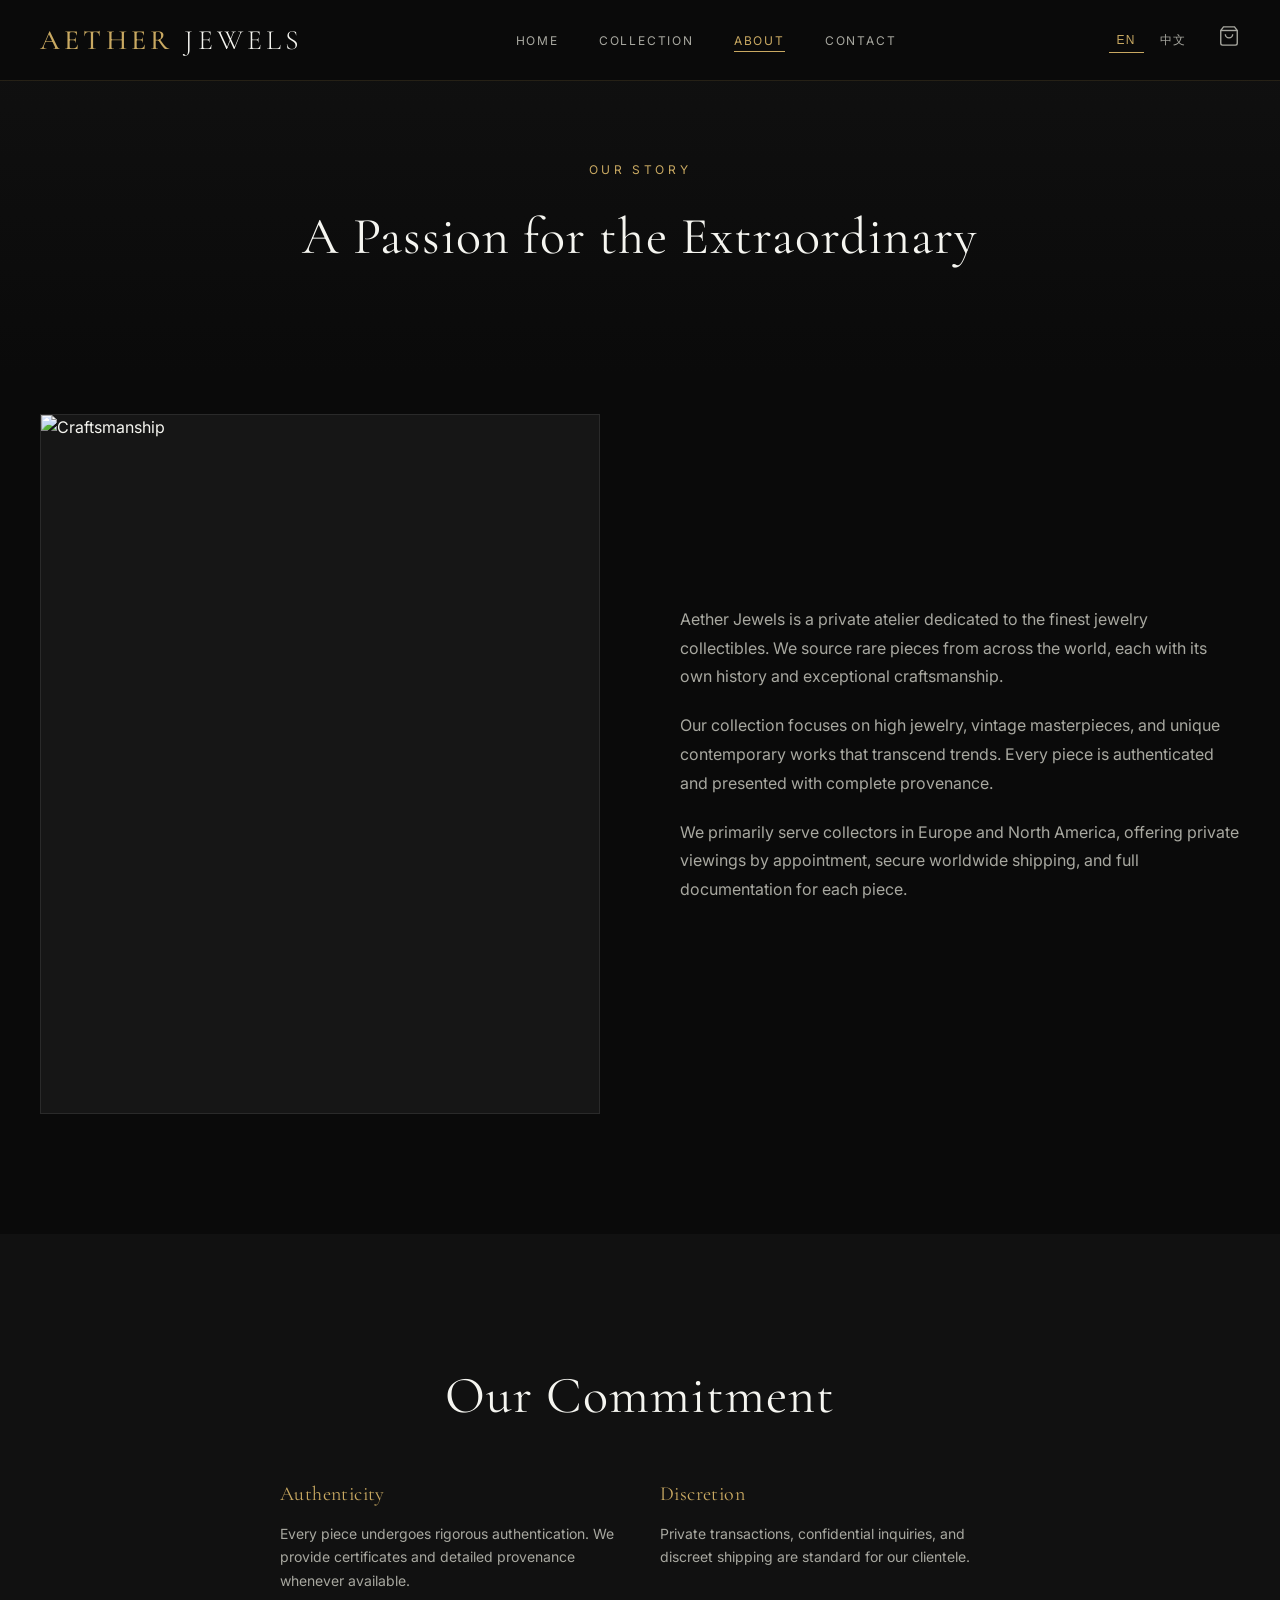
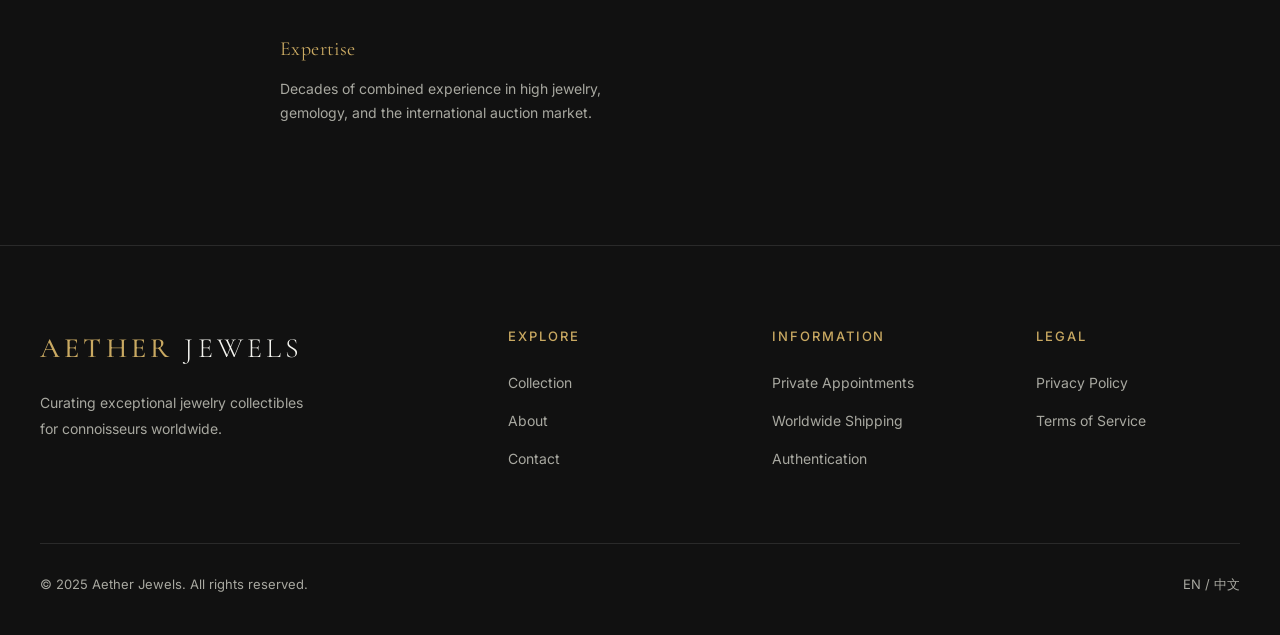
==== about.html @ 7e313894 "Add files via upload" ====
<!DOCTYPE html>
<html lang="en">
<head>
  <meta charset="UTF-8">
  <meta name="viewport" content="width=device-width, initial-scale=1.0">
  <title>About | Aether Jewels</title>
  <link rel="preconnect" href="https://fonts.googleapis.com">
  <link rel="preconnect" href="https://fonts.gstatic.com" crossorigin>
  <link href="https://fonts.googleapis.com/css2?family=Cormorant+Garamond:ital,wght@0,300;0,400;0,500;0,600;1,400&family=Inter:wght@300;400;500;600&display=swap" rel="stylesheet">
  <link rel="stylesheet" href="css/style.css">
</head>
<body>
  <header class="header">
    <div class="container">
      <nav class="nav">
        <a href="index.html" class="logo">AETHER <span>JEWELS</span></a>
        <ul class="nav-links">
          <li><a href="index.html" data-i18n="nav_home">Home</a></li>
          <li><a href="collection.html" data-i18n="nav_collection">Collection</a></li>
          <li><a href="about.html" class="active" data-i18n="nav_about">About</a></li>
          <li><a href="contact.html" data-i18n="nav_contact">Contact</a></li>
        </ul>
        <div class="nav-right">
          <div class="lang-switch">
            <button data-lang="en" class="active">EN</button>
            <button data-lang="zh">中文</button>
          </div>
          <div class="cart-icon">
            <svg width="22" height="22" viewBox="0 0 24 24" fill="none" stroke="currentColor" stroke-width="1.5">
              <path d="M6 2L3 6v14a2 2 0 002 2h14a2 2 0 002-2V6l-3-4z"/>
              <line x1="3" y1="6" x2="21" y2="6"/>
              <path d="M16 10a4 4 0 01-8 0"/>
            </svg>
            <span class="cart-count" style="display:none;">0</span>
          </div>
          <button class="menu-toggle">☰</button>
        </div>
      </nav>
    </div>
  </header>

  <section class="page-header">
    <div class="container">
      <p class="section-label" data-i18n="about_label">Our Story</p>
      <h1 class="section-title" data-i18n="about_title">A Passion for the Extraordinary</h1>
    </div>
  </section>

  <section class="section" style="padding-top:40px;">
    <div class="container">
      <div class="about-preview">
        <div class="about-image">
          <img src="https://images.unsplash.com/photo-1573408301185-9146fe634ad0?w=900&q=80" alt="Craftsmanship" loading="lazy">
        </div>
        <div class="about-content">
          <p data-i18n="about_p1">Aether Jewels is a private atelier dedicated to the finest jewelry collectibles. We source rare pieces from across the world, each with its own history and exceptional craftsmanship.</p>
          <p data-i18n="about_p2">Our collection focuses on high jewelry, vintage masterpieces, and unique contemporary works that transcend trends. Every piece is authenticated and presented with complete provenance.</p>
          <p style="color:var(--text-secondary);line-height:1.8;margin-top:20px;">
            We primarily serve collectors in Europe and North America, offering private viewings by appointment, secure worldwide shipping, and full documentation for each piece.
          </p>
        </div>
      </div>
    </div>
  </section>

  <section class="section" style="background:var(--bg-secondary);">
    <div class="container" style="max-width:800px;text-align:center;">
      <h2 class="section-title" style="margin-bottom:40px;">Our Commitment</h2>
      <div style="display:grid;grid-template-columns:repeat(auto-fit,minmax(220px,1fr));gap:40px;text-align:left;">
        <div>
          <h3 style="font-size:20px;color:var(--gold);margin-bottom:12px;">Authenticity</h3>
          <p style="color:var(--text-secondary);font-size:14px;line-height:1.7;">Every piece undergoes rigorous authentication. We provide certificates and detailed provenance whenever available.</p>
        </div>
        <div>
          <h3 style="font-size:20px;color:var(--gold);margin-bottom:12px;">Discretion</h3>
          <p style="color:var(--text-secondary);font-size:14px;line-height:1.7;">Private transactions, confidential inquiries, and discreet shipping are standard for our clientele.</p>
        </div>
        <div>
          <h3 style="font-size:20px;color:var(--gold);margin-bottom:12px;">Expertise</h3>
          <p style="color:var(--text-secondary);font-size:14px;line-height:1.7;">Decades of combined experience in high jewelry, gemology, and the international auction market.</p>
        </div>
      </div>
    </div>
  </section>

  <footer class="footer">
    <div class="container">
      <div class="footer-grid">
        <div class="footer-brand">
          <a href="index.html" class="logo">AETHER <span>JEWELS</span></a>
          <p data-i18n="footer_tagline">Curating exceptional jewelry collectibles for connoisseurs worldwide.</p>
        </div>
        <div class="footer-col">
          <h4 data-i18n="footer_explore">Explore</h4>
          <ul>
            <li><a href="collection.html" data-i18n="nav_collection">Collection</a></li>
            <li><a href="about.html" data-i18n="nav_about">About</a></li>
            <li><a href="contact.html" data-i18n="nav_contact">Contact</a></li>
          </ul>
        </div>
        <div class="footer-col">
          <h4 data-i18n="footer_info">Information</h4>
          <ul>
            <li><a href="contact.html">Private Appointments</a></li>
            <li><a href="contact.html">Worldwide Shipping</a></li>
            <li><a href="contact.html">Authentication</a></li>
          </ul>
        </div>
        <div class="footer-col">
          <h4 data-i18n="footer_legal">Legal</h4>
          <ul>
            <li><a href="#">Privacy Policy</a></li>
            <li><a href="#">Terms of Service</a></li>
          </ul>
        </div>
      </div>
      <div class="footer-bottom">
        <span data-i18n="footer_rights">© 2025 Aether Jewels. All rights reserved.</span>
        <span>EN / 中文</span>
      </div>
    </div>
  </footer>

  <div class="cart-overlay"></div>
  <div class="cart-sidebar">
    <div class="cart-header">
      <h3 data-i18n="cart_title">Inquiry List</h3>
      <button class="cart-close">×</button>
    </div>
    <div class="cart-items"></div>
    <div class="cart-footer">
      <div class="cart-total">
        <span data-i18n="cart_total">Items</span>
        <span>0</span>
      </div>
      <a href="contact.html" class="btn btn-filled" style="width:100%;text-align:center;" data-i18n="cart_checkout">Request Private Viewing</a>
    </div>
  </div>

  <script src="js/app.js"></script>
</body>
</html>
---- css/style.css ----
/* Aether Jewels - Luxury Jewelry Collectibles Website */
/* High-end, minimal, elegant design */

:root {
  --bg-primary: #0a0a0a;
  --bg-secondary: #111111;
  --bg-card: #161616;
  --text-primary: #f5f5f0;
  --text-secondary: #a8a8a0;
  --gold: #c9a962;
  --gold-light: #e8d5a3;
  --gold-dark: #a68b4b;
  --border: #2a2a2a;
  --white: #ffffff;
  --transition: all 0.4s cubic-bezier(0.25, 0.46, 0.45, 0.94);
}

* {
  margin: 0;
  padding: 0;
  box-sizing: border-box;
}

html {
  scroll-behavior: smooth;
}

body {
  font-family: 'Inter', -apple-system, BlinkMacSystemFont, sans-serif;
  background-color: var(--bg-primary);
  color: var(--text-primary);
  line-height: 1.6;
  overflow-x: hidden;
}

/* Typography */
h1, h2, h3, h4, .serif {
  font-family: 'Cormorant Garamond', 'Playfair Display', Georgia, serif;
  font-weight: 400;
  letter-spacing: 0.02em;
}

a {
  color: inherit;
  text-decoration: none;
  transition: var(--transition);
}

img {
  max-width: 100%;
  height: auto;
  display: block;
}

/* Utility */
.container {
  max-width: 1400px;
  margin: 0 auto;
  padding: 0 40px;
}

.btn {
  display: inline-block;
  padding: 14px 36px;
  font-size: 12px;
  letter-spacing: 0.2em;
  text-transform: uppercase;
  border: 1px solid var(--gold);
  background: transparent;
  color: var(--gold);
  cursor: pointer;
  transition: var(--transition);
  font-weight: 500;
}

.btn:hover {
  background: var(--gold);
  color: var(--bg-primary);
}

.btn-filled {
  background: var(--gold);
  color: var(--bg-primary);
}

.btn-filled:hover {
  background: var(--gold-light);
  border-color: var(--gold-light);
}

/* Header / Navigation */
.header {
  position: fixed;
  top: 0;
  left: 0;
  right: 0;
  z-index: 1000;
  background: rgba(10, 10, 10, 0.85);
  backdrop-filter: blur(20px);
  border-bottom: 1px solid rgba(201, 169, 98, 0.15);
  transition: var(--transition);
}

.header.scrolled {
  background: rgba(10, 10, 10, 0.95);
}

.nav {
  display: flex;
  align-items: center;
  justify-content: space-between;
  height: 80px;
}

.logo {
  font-family: 'Cormorant Garamond', serif;
  font-size: 28px;
  font-weight: 500;
  letter-spacing: 0.15em;
  color: var(--gold);
}

.logo span {
  font-weight: 300;
  color: var(--text-primary);
}

.nav-links {
  display: flex;
  gap: 40px;
  list-style: none;
}

.nav-links a {
  font-size: 12px;
  letter-spacing: 0.15em;
  text-transform: uppercase;
  color: var(--text-secondary);
  position: relative;
}

.nav-links a::after {
  content: '';
  position: absolute;
  bottom: -4px;
  left: 0;
  width: 0;
  height: 1px;
  background: var(--gold);
  transition: width 0.3s ease;
}

.nav-links a:hover,
.nav-links a.active {
  color: var(--gold);
}

.nav-links a:hover::after,
.nav-links a.active::after {
  width: 100%;
}

.nav-right {
  display: flex;
  align-items: center;
  gap: 24px;
}

.lang-switch {
  display: flex;
  gap: 8px;
  font-size: 12px;
  letter-spacing: 0.1em;
}

.lang-switch button {
  background: none;
  border: none;
  color: var(--text-secondary);
  cursor: pointer;
  font-size: 12px;
  letter-spacing: 0.1em;
  padding: 4px 8px;
  transition: var(--transition);
}

.lang-switch button.active {
  color: var(--gold);
  border-bottom: 1px solid var(--gold);
}

.lang-switch button:hover {
  color: var(--gold);
}

.cart-icon {
  position: relative;
  cursor: pointer;
  color: var(--text-secondary);
}

.cart-icon:hover {
  color: var(--gold);
}

.cart-count {
  position: absolute;
  top: -8px;
  right: -10px;
  background: var(--gold);
  color: var(--bg-primary);
  font-size: 10px;
  width: 16px;
  height: 16px;
  border-radius: 50%;
  display: flex;
  align-items: center;
  justify-content: center;
  font-weight: 600;
}

/* Mobile Menu */
.menu-toggle {
  display: none;
  background: none;
  border: none;
  color: var(--text-primary);
  cursor: pointer;
  font-size: 24px;
}

/* Hero Section */
.hero {
  height: 100vh;
  min-height: 700px;
  display: flex;
  align-items: center;
  justify-content: center;
  position: relative;
  background: linear-gradient(135deg, #0a0a0a 0%, #1a1510 50%, #0a0a0a 100%);
  overflow: hidden;
}

.hero::before {
  content: '';
  position: absolute;
  top: 0;
  left: 0;
  right: 0;
  bottom: 0;
  background: radial-gradient(ellipse at 30% 50%, rgba(201, 169, 98, 0.08) 0%, transparent 60%);
  pointer-events: none;
}

.hero-content {
  text-align: center;
  z-index: 2;
  max-width: 800px;
  padding: 0 20px;
}

.hero-subtitle {
  font-size: 13px;
  letter-spacing: 0.4em;
  text-transform: uppercase;
  color: var(--gold);
  margin-bottom: 24px;
}

.hero-title {
  font-size: clamp(48px, 8vw, 80px);
  line-height: 1.1;
  margin-bottom: 24px;
  color: var(--text-primary);
}

.hero-desc {
  font-size: 16px;
  color: var(--text-secondary);
  max-width: 500px;
  margin: 0 auto 40px;
  line-height: 1.8;
}

/* Featured Section */
.section {
  padding: 120px 0;
}

.section-header {
  text-align: center;
  margin-bottom: 80px;
}

.section-label {
  font-size: 12px;
  letter-spacing: 0.3em;
  text-transform: uppercase;
  color: var(--gold);
  margin-bottom: 16px;
}

.section-title {
  font-size: clamp(36px, 5vw, 52px);
  margin-bottom: 16px;
}

.section-desc {
  color: var(--text-secondary);
  max-width: 500px;
  margin: 0 auto;
}

/* Product Grid */
.product-grid {
  display: grid;
  grid-template-columns: repeat(auto-fill, minmax(320px, 1fr));
  gap: 40px;
}

.product-card {
  background: var(--bg-card);
  border: 1px solid var(--border);
  transition: var(--transition);
  cursor: pointer;
  overflow: hidden;
}

.product-card:hover {
  border-color: rgba(201, 169, 98, 0.4);
  transform: translateY(-4px);
}

.product-image {
  position: relative;
  aspect-ratio: 1;
  overflow: hidden;
  background: #1a1a1a;
}

.product-image img {
  width: 100%;
  height: 100%;
  object-fit: cover;
  transition: transform 0.6s ease;
}

.product-card:hover .product-image img {
  transform: scale(1.05);
}

.product-badge {
  position: absolute;
  top: 16px;
  left: 16px;
  background: var(--gold);
  color: var(--bg-primary);
  font-size: 10px;
  letter-spacing: 0.15em;
  text-transform: uppercase;
  padding: 6px 12px;
  font-weight: 600;
}

.product-info {
  padding: 28px 24px;
}

.product-category {
  font-size: 11px;
  letter-spacing: 0.15em;
  text-transform: uppercase;
  color: var(--gold);
  margin-bottom: 8px;
}

.product-name {
  font-size: 22px;
  margin-bottom: 8px;
  font-family: 'Cormorant Garamond', serif;
}

.product-price {
  font-size: 16px;
  color: var(--text-secondary);
  letter-spacing: 0.05em;
}

/* About Preview */
.about-preview {
  display: grid;
  grid-template-columns: 1fr 1fr;
  gap: 80px;
  align-items: center;
}

.about-image {
  aspect-ratio: 4/5;
  background: var(--bg-card);
  border: 1px solid var(--border);
  overflow: hidden;
}

.about-image img {
  width: 100%;
  height: 100%;
  object-fit: cover;
}

.about-content .section-label {
  text-align: left;
}

.about-content .section-title {
  text-align: left;
  margin-bottom: 24px;
}

.about-content p {
  color: var(--text-secondary);
  margin-bottom: 20px;
  line-height: 1.8;
}

/* Collection Page */
.page-header {
  padding: 160px 0 80px;
  text-align: center;
  background: linear-gradient(180deg, #111 0%, #0a0a0a 100%);
}

.filter-bar {
  display: flex;
  justify-content: center;
  gap: 16px;
  margin-bottom: 60px;
  flex-wrap: wrap;
}

.filter-btn {
  background: none;
  border: 1px solid var(--border);
  color: var(--text-secondary);
  padding: 10px 24px;
  font-size: 12px;
  letter-spacing: 0.15em;
  text-transform: uppercase;
  cursor: pointer;
  transition: var(--transition);
}

.filter-btn:hover,
.filter-btn.active {
  border-color: var(--gold);
  color: var(--gold);
}

/* Product Detail */
.product-detail {
  padding: 140px 0 100px;
}

.product-detail-grid {
  display: grid;
  grid-template-columns: 1.2fr 1fr;
  gap: 80px;
  align-items: start;
}

.product-gallery {
  position: sticky;
  top: 120px;
}

.main-image {
  aspect-ratio: 1;
  background: var(--bg-card);
  border: 1px solid var(--border);
  overflow: hidden;
  margin-bottom: 16px;
}

.main-image img {
  width: 100%;
  height: 100%;
  object-fit: cover;
}

.thumbnails {
  display: flex;
  gap: 12px;
}

.thumb {
  width: 80px;
  height: 80px;
  border: 1px solid var(--border);
  cursor: pointer;
  overflow: hidden;
  opacity: 0.6;
  transition: var(--transition);
}

.thumb.active,
.thumb:hover {
  opacity: 1;
  border-color: var(--gold);
}

.thumb img {
  width: 100%;
  height: 100%;
  object-fit: cover;
}

.product-detail-info .product-category {
  margin-bottom: 12px;
}

.product-detail-info .product-name {
  font-size: 42px;
  margin-bottom: 16px;
}

.product-detail-info .product-price {
  font-size: 24px;
  color: var(--gold);
  margin-bottom: 32px;
}

.product-meta {
  border-top: 1px solid var(--border);
  border-bottom: 1px solid var(--border);
  padding: 24px 0;
  margin-bottom: 32px;
}

.meta-row {
  display: flex;
  justify-content: space-between;
  padding: 8px 0;
  font-size: 14px;
}

.meta-row span:first-child {
  color: var(--text-secondary);
}

.product-desc {
  color: var(--text-secondary);
  line-height: 1.8;
  margin-bottom: 40px;
}

.product-actions {
  display: flex;
  gap: 16px;
  flex-wrap: wrap;
}

/* Contact */
.contact-grid {
  display: grid;
  grid-template-columns: 1fr 1fr;
  gap: 80px;
}

.contact-form .form-group {
  margin-bottom: 24px;
}

.contact-form label {
  display: block;
  font-size: 12px;
  letter-spacing: 0.15em;
  text-transform: uppercase;
  color: var(--text-secondary);
  margin-bottom: 8px;
}

.contact-form input,
.contact-form textarea,
.contact-form select {
  width: 100%;
  padding: 14px 16px;
  background: var(--bg-card);
  border: 1px solid var(--border);
  color: var(--text-primary);
  font-size: 15px;
  font-family: inherit;
  transition: var(--transition);
}

.contact-form input:focus,
.contact-form textarea:focus,
.contact-form select:focus {
  outline: none;
  border-color: var(--gold);
}

.contact-form textarea {
  min-height: 150px;
  resize: vertical;
}

.contact-info h3 {
  font-size: 28px;
  margin-bottom: 24px;
}

.contact-info p {
  color: var(--text-secondary);
  margin-bottom: 16px;
  line-height: 1.8;
}

.contact-item {
  display: flex;
  gap: 16px;
  margin-bottom: 24px;
  align-items: flex-start;
}

.contact-item strong {
  color: var(--gold);
  font-size: 12px;
  letter-spacing: 0.1em;
  text-transform: uppercase;
  display: block;
  margin-bottom: 4px;
}

/* Footer */
.footer {
  background: var(--bg-secondary);
  border-top: 1px solid var(--border);
  padding: 80px 0 40px;
}

.footer-grid {
  display: grid;
  grid-template-columns: 2fr 1fr 1fr 1fr;
  gap: 60px;
  margin-bottom: 60px;
}

.footer-brand .logo {
  margin-bottom: 20px;
  display: inline-block;
}

.footer-brand p {
  color: var(--text-secondary);
  font-size: 14px;
  line-height: 1.8;
  max-width: 280px;
}

.footer-col h4 {
  font-size: 13px;
  letter-spacing: 0.15em;
  text-transform: uppercase;
  color: var(--gold);
  margin-bottom: 24px;
  font-family: 'Inter', sans-serif;
  font-weight: 500;
}

.footer-col ul {
  list-style: none;
}

.footer-col li {
  margin-bottom: 12px;
}

.footer-col a {
  color: var(--text-secondary);
  font-size: 14px;
}

.footer-col a:hover {
  color: var(--gold);
}

.footer-bottom {
  border-top: 1px solid var(--border);
  padding-top: 30px;
  display: flex;
  justify-content: space-between;
  align-items: center;
  font-size: 13px;
  color: var(--text-secondary);
}

/* Admin Panel */
.admin-login {
  min-height: 100vh;
  display: flex;
  align-items: center;
  justify-content: center;
  background: var(--bg-primary);
}

.login-box {
  background: var(--bg-card);
  border: 1px solid var(--border);
  padding: 60px 50px;
  width: 100%;
  max-width: 420px;
  text-align: center;
}

.login-box h1 {
  font-size: 32px;
  margin-bottom: 8px;
}

.login-box p {
  color: var(--text-secondary);
  margin-bottom: 40px;
  font-size: 14px;
}

.admin-panel {
  padding: 120px 0 80px;
}

.admin-header {
  display: flex;
  justify-content: space-between;
  align-items: center;
  margin-bottom: 40px;
}

.admin-form {
  background: var(--bg-card);
  border: 1px solid var(--border);
  padding: 40px;
  margin-bottom: 60px;
}

.admin-form h2 {
  font-size: 28px;
  margin-bottom: 32px;
}

.form-row {
  display: grid;
  grid-template-columns: 1fr 1fr;
  gap: 24px;
}

.image-preview {
  width: 120px;
  height: 120px;
  border: 1px dashed var(--border);
  display: flex;
  align-items: center;
  justify-content: center;
  margin-top: 12px;
  overflow: hidden;
  background: #1a1a1a;
}

.image-preview img {
  width: 100%;
  height: 100%;
  object-fit: cover;
}

.admin-products {
  display: grid;
  gap: 16px;
}

.admin-product-item {
  display: flex;
  align-items: center;
  gap: 20px;
  background: var(--bg-card);
  border: 1px solid var(--border);
  padding: 16px;
}

.admin-product-item img {
  width: 80px;
  height: 80px;
  object-fit: cover;
}

.admin-product-item .info {
  flex: 1;
}

.admin-product-item .info h4 {
  font-size: 18px;
  margin-bottom: 4px;
}

.admin-product-item .info span {
  color: var(--text-secondary);
  font-size: 13px;
}

.btn-danger {
  border-color: #c44;
  color: #c44;
}

.btn-danger:hover {
  background: #c44;
  color: white;
}

/* Cart Sidebar */
.cart-sidebar {
  position: fixed;
  top: 0;
  right: -420px;
  width: 400px;
  height: 100vh;
  background: var(--bg-secondary);
  border-left: 1px solid var(--border);
  z-index: 2000;
  transition: right 0.4s ease;
  display: flex;
  flex-direction: column;
}

.cart-sidebar.open {
  right: 0;
}

.cart-header {
  padding: 24px;
  border-bottom: 1px solid var(--border);
  display: flex;
  justify-content: space-between;
  align-items: center;
}

.cart-header h3 {
  font-size: 22px;
}

.cart-close {
  background: none;
  border: none;
  color: var(--text-secondary);
  font-size: 24px;
  cursor: pointer;
}

.cart-items {
  flex: 1;
  overflow-y: auto;
  padding: 24px;
}

.cart-item {
  display: flex;
  gap: 16px;
  margin-bottom: 20px;
  padding-bottom: 20px;
  border-bottom: 1px solid var(--border);
}

.cart-item img {
  width: 70px;
  height: 70px;
  object-fit: cover;
}

.cart-item-info {
  flex: 1;
}

.cart-item-info h4 {
  font-size: 16px;
  margin-bottom: 4px;
}

.cart-item-info .price {
  color: var(--gold);
  font-size: 14px;
}

.cart-footer {
  padding: 24px;
  border-top: 1px solid var(--border);
}

.cart-total {
  display: flex;
  justify-content: space-between;
  margin-bottom: 20px;
  font-size: 18px;
}

.cart-overlay {
  position: fixed;
  inset: 0;
  background: rgba(0,0,0,0.6);
  z-index: 1999;
  opacity: 0;
  visibility: hidden;
  transition: var(--transition);
}

.cart-overlay.open {
  opacity: 1;
  visibility: visible;
}

/* Responsive */
@media (max-width: 1024px) {
  .about-preview,
  .product-detail-grid,
  .contact-grid,
  .footer-grid {
    grid-template-columns: 1fr;
    gap: 40px;
  }

  .product-gallery {
    position: static;
  }

  .footer-grid {
    grid-template-columns: 1fr 1fr;
  }
}

@media (max-width: 768px) {
  .container {
    padding: 0 20px;
  }

  .nav-links {
    display: none;
  }

  .menu-toggle {
    display: block;
  }

  .nav-links.mobile-open {
    display: flex;
    flex-direction: column;
    position: absolute;
    top: 80px;
    left: 0;
    right: 0;
    background: var(--bg-secondary);
    padding: 30px;
    gap: 20px;
    border-bottom: 1px solid var(--border);
  }

  .hero-title {
    font-size: 40px;
  }

  .section {
    padding: 80px 0;
  }

  .product-grid {
    grid-template-columns: 1fr;
    gap: 24px;
  }

  .form-row {
    grid-template-columns: 1fr;
  }

  .footer-grid {
    grid-template-columns: 1fr;
  }

  .cart-sidebar {
    width: 100%;
    right: -100%;
  }

  .footer-bottom {
    flex-direction: column;
    gap: 12px;
    text-align: center;
  }
}

/* Animations */
@keyframes fadeInUp {
  from {
    opacity: 0;
    transform: translateY(30px);
  }
  to {
    opacity: 1;
    transform: translateY(0);
  }
}

.fade-in {
  animation: fadeInUp 0.8s ease forwards;
}

/* Empty state */
.empty-state {
  text-align: center;
  padding: 80px 20px;
  color: var(--text-secondary);
}

.empty-state h3 {
  font-size: 28px;
  margin-bottom: 12px;
  color: var(--text-primary);
}
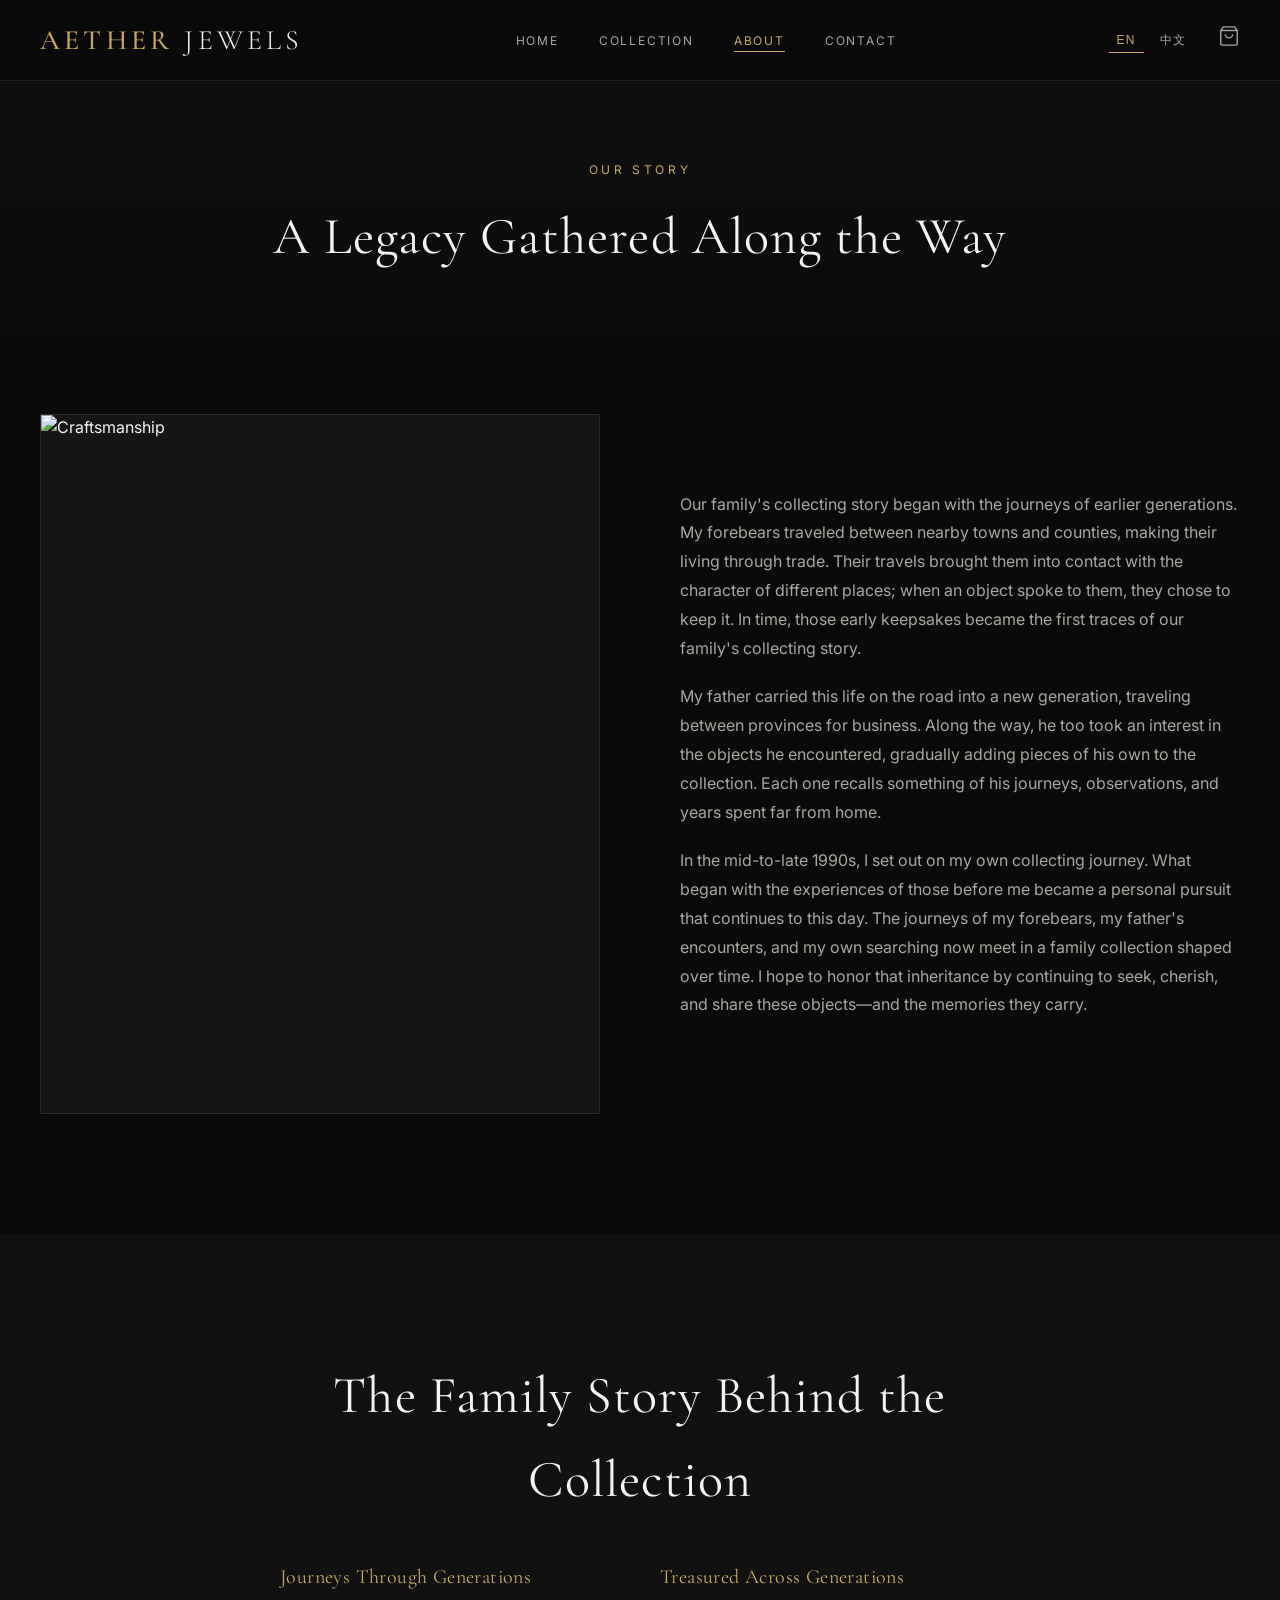
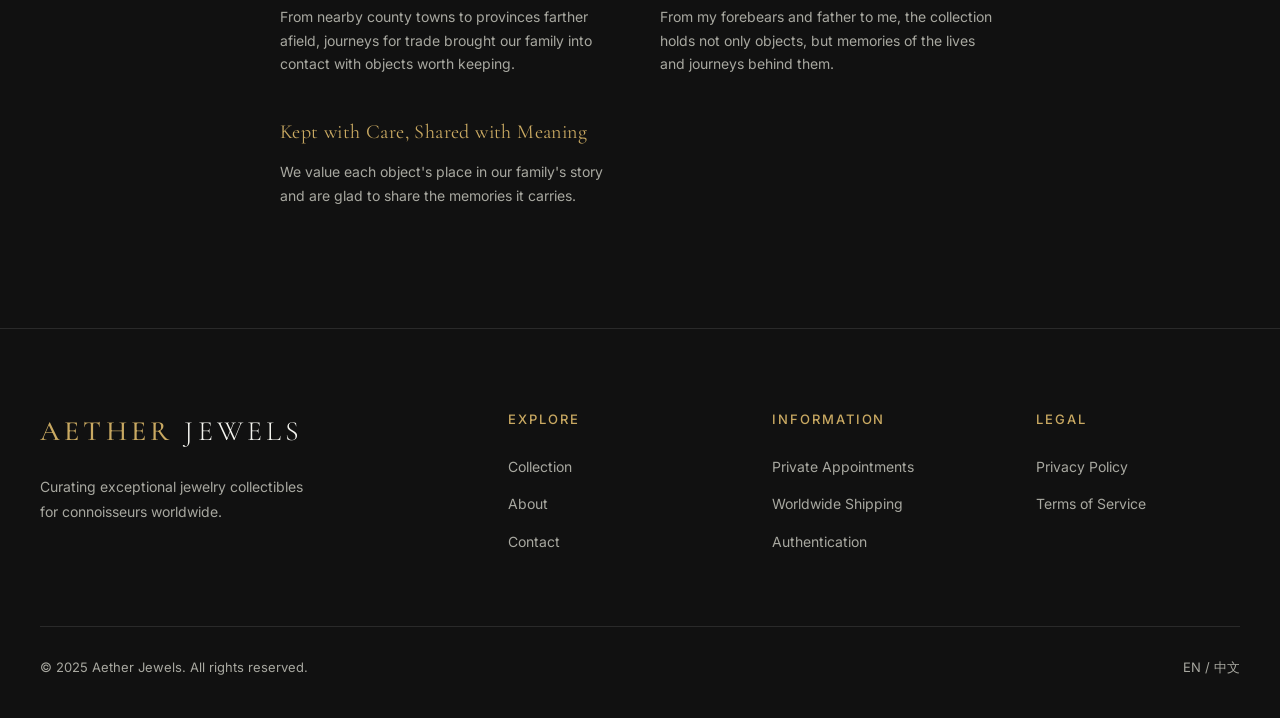
==== commit fd0e5af1: "Polish family collection story on About page Co-authored-by: Copilot <223556219+Copilot@users.norepl" ====
--- a/about.html
+++ b/about.html
@@ -42,7 +42,7 @@
   <section class="page-header">
     <div class="container">
       <p class="section-label" data-i18n="about_label">Our Story</p>
-      <h1 class="section-title" data-i18n="about_title">A Passion for the Extraordinary</h1>
+      <h1 class="section-title" data-i18n="about_title">A Legacy Gathered Along the Way</h1>
     </div>
   </section>
 
@@ -53,11 +53,9 @@
           <img src="https://images.unsplash.com/photo-1573408301185-9146fe634ad0?w=900&q=80" alt="Craftsmanship" loading="lazy">
         </div>
         <div class="about-content">
-          <p data-i18n="about_p1">Aether Jewels is a private atelier dedicated to the finest jewelry collectibles. We source rare pieces from across the world, each with its own history and exceptional craftsmanship.</p>
-          <p data-i18n="about_p2">Our collection focuses on high jewelry, vintage masterpieces, and unique contemporary works that transcend trends. Every piece is authenticated and presented with complete provenance.</p>
-          <p style="color:var(--text-secondary);line-height:1.8;margin-top:20px;">
-            We primarily serve collectors in Europe and North America, offering private viewings by appointment, secure worldwide shipping, and full documentation for each piece.
-          </p>
+          <p data-i18n="about_p1">Our family's collecting story began with the journeys of earlier generations. My forebears traveled between nearby towns and counties, making their living through trade. Their travels brought them into contact with the character of different places; when an object spoke to them, they chose to keep it. In time, those early keepsakes became the first traces of our family's collecting story.</p>
+          <p data-i18n="about_p2">My father carried this life on the road into a new generation, traveling between provinces for business. Along the way, he too took an interest in the objects he encountered, gradually adding pieces of his own to the collection. Each one recalls something of his journeys, observations, and years spent far from home.</p>
+          <p data-i18n="about_p3">In the mid-to-late 1990s, I set out on my own collecting journey. What began with the experiences of those before me became a personal pursuit that continues to this day. The journeys of my forebears, my father's encounters, and my own searching now meet in a family collection shaped over time. I hope to honor that inheritance by continuing to seek, cherish, and share these objects—and the memories they carry.</p>
         </div>
       </div>
     </div>
@@ -65,19 +63,19 @@
 
   <section class="section" style="background:var(--bg-secondary);">
     <div class="container" style="max-width:800px;text-align:center;">
-      <h2 class="section-title" style="margin-bottom:40px;">Our Commitment</h2>
+      <h2 class="section-title" style="margin-bottom:40px;" data-i18n="about_commitment_title">The Family Story Behind the Collection</h2>
       <div style="display:grid;grid-template-columns:repeat(auto-fit,minmax(220px,1fr));gap:40px;text-align:left;">
         <div>
-          <h3 style="font-size:20px;color:var(--gold);margin-bottom:12px;">Authenticity</h3>
-          <p style="color:var(--text-secondary);font-size:14px;line-height:1.7;">Every piece undergoes rigorous authentication. We provide certificates and detailed provenance whenever available.</p>
+          <h3 style="font-size:20px;color:var(--gold);margin-bottom:12px;" data-i18n="about_value_legacy">Journeys Through Generations</h3>
+          <p style="color:var(--text-secondary);font-size:14px;line-height:1.7;" data-i18n="about_value_legacy_desc">From nearby county towns to provinces farther afield, journeys for trade brought our family into contact with objects worth keeping.</p>
         </div>
         <div>
-          <h3 style="font-size:20px;color:var(--gold);margin-bottom:12px;">Discretion</h3>
-          <p style="color:var(--text-secondary);font-size:14px;line-height:1.7;">Private transactions, confidential inquiries, and discreet shipping are standard for our clientele.</p>
+          <h3 style="font-size:20px;color:var(--gold);margin-bottom:12px;" data-i18n="about_value_journey">Treasured Across Generations</h3>
+          <p style="color:var(--text-secondary);font-size:14px;line-height:1.7;" data-i18n="about_value_journey_desc">From my forebears and father to me, the collection holds not only objects, but memories of the lives and journeys behind them.</p>
         </div>
         <div>
-          <h3 style="font-size:20px;color:var(--gold);margin-bottom:12px;">Expertise</h3>
-          <p style="color:var(--text-secondary);font-size:14px;line-height:1.7;">Decades of combined experience in high jewelry, gemology, and the international auction market.</p>
+          <h3 style="font-size:20px;color:var(--gold);margin-bottom:12px;" data-i18n="about_value_sharing">Kept with Care, Shared with Meaning</h3>
+          <p style="color:var(--text-secondary);font-size:14px;line-height:1.7;" data-i18n="about_value_sharing_desc">We value each object's place in our family's story and are glad to share the memories it carries.</p>
         </div>
       </div>
     </div>
--- a/css/style.css
+++ b/css/style.css
@@ -1018,4 +1018,23 @@
   font-size: 28px;
   margin-bottom: 12px;
   color: var(--text-primary);
-}+}
+/* Payment note */
+.pay-note {
+  margin-top: 24px;
+  padding: 14px 18px;
+  border-left: 2px solid var(--gold);
+  color: var(--text-secondary);
+  font-size: 14px;
+  line-height: 1.7;
+}
+.pay-note strong { color: var(--gold); font-weight: 500; }
+
+/* ===== Video support ===== */
+.main-image .product-video { width: 100%; max-height: 80vh; background: #000; display: block; }
+.thumb-video { position: relative; }
+.thumb-video span { position: absolute; inset: 0; display: flex; align-items: center; justify-content: center; color: #fff; font-size: 20px; background: rgba(0,0,0,.45); }
+.product-image { position: relative; }
+.play-badge { position: absolute; right: 12px; bottom: 12px; width: 30px; height: 30px; border-radius: 50%; background: rgba(0,0,0,.6); color: #fff; display: flex; align-items: center; justify-content: center; font-size: 12px; padding-left: 2px; }
+.product-image video, .thumb video { width: 100%; height: 100%; object-fit: cover; display: block; pointer-events: none; }
+img[src=""] { display: none; }
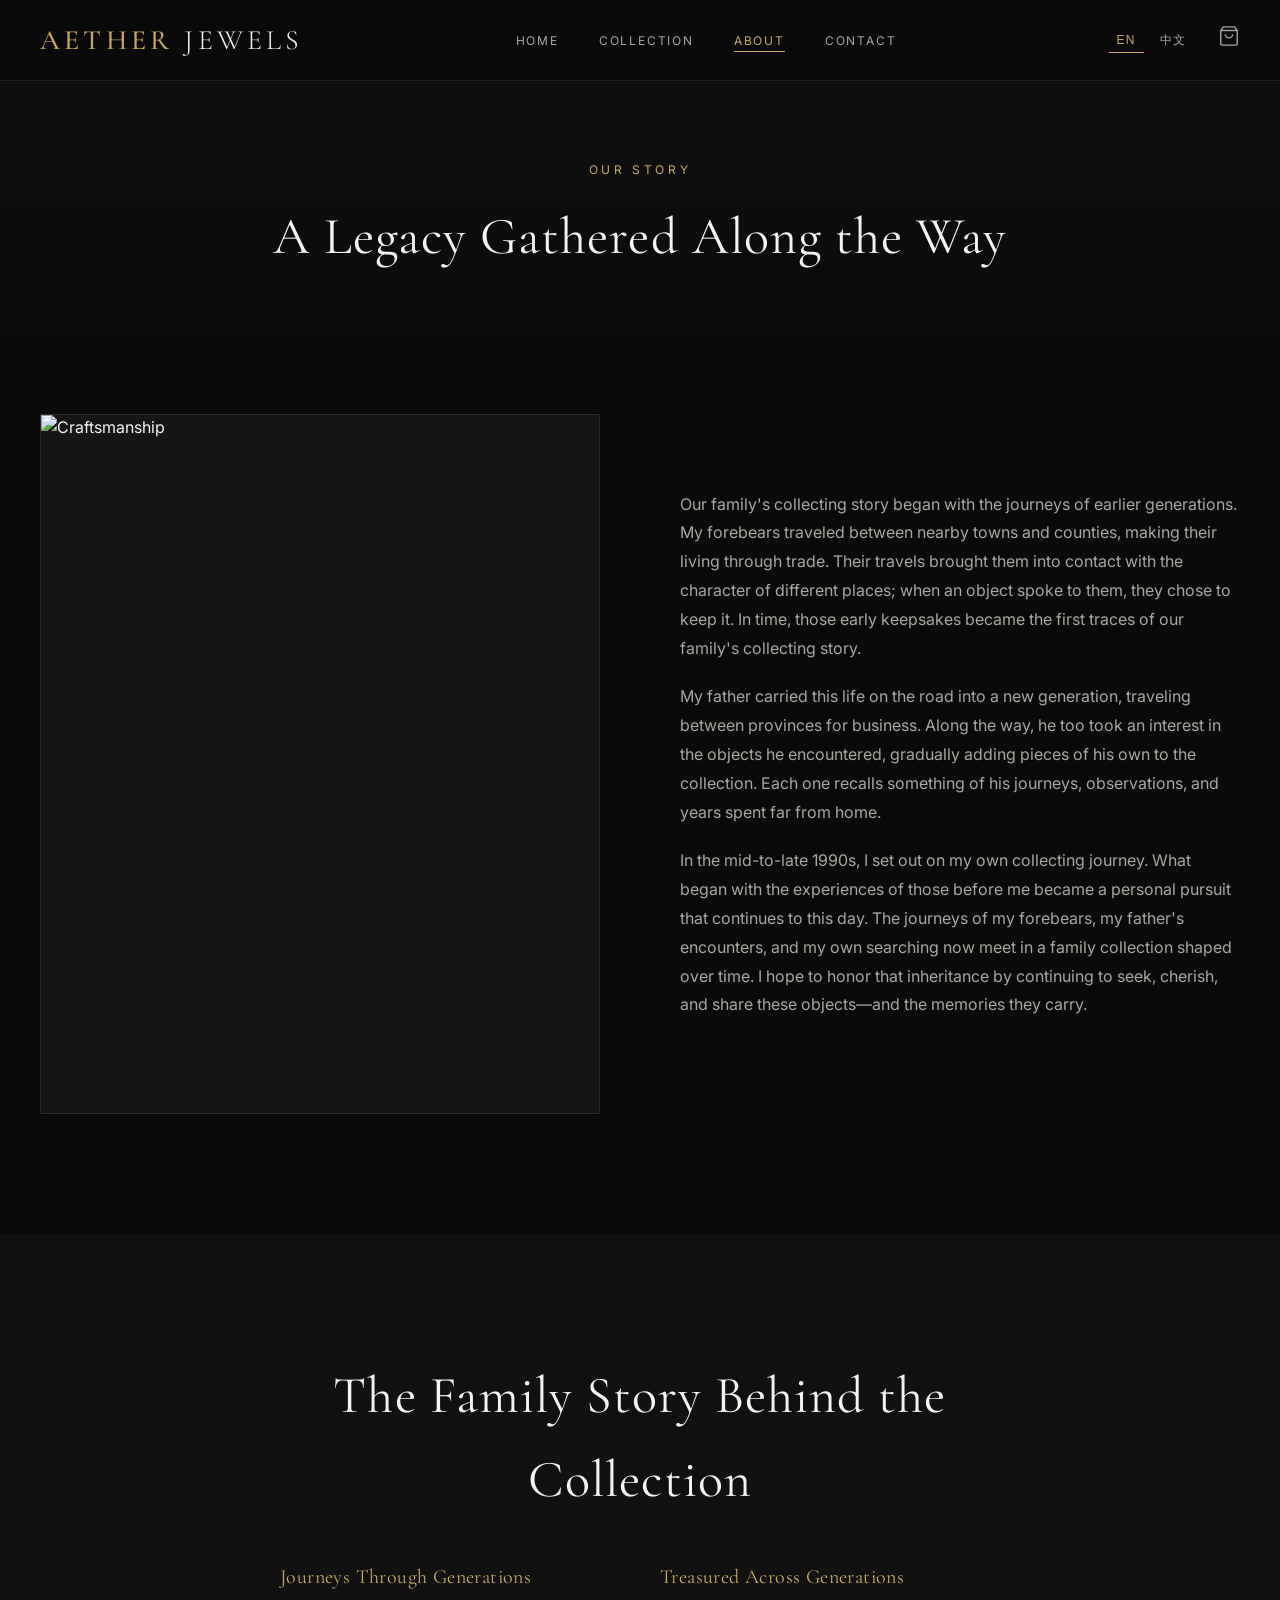
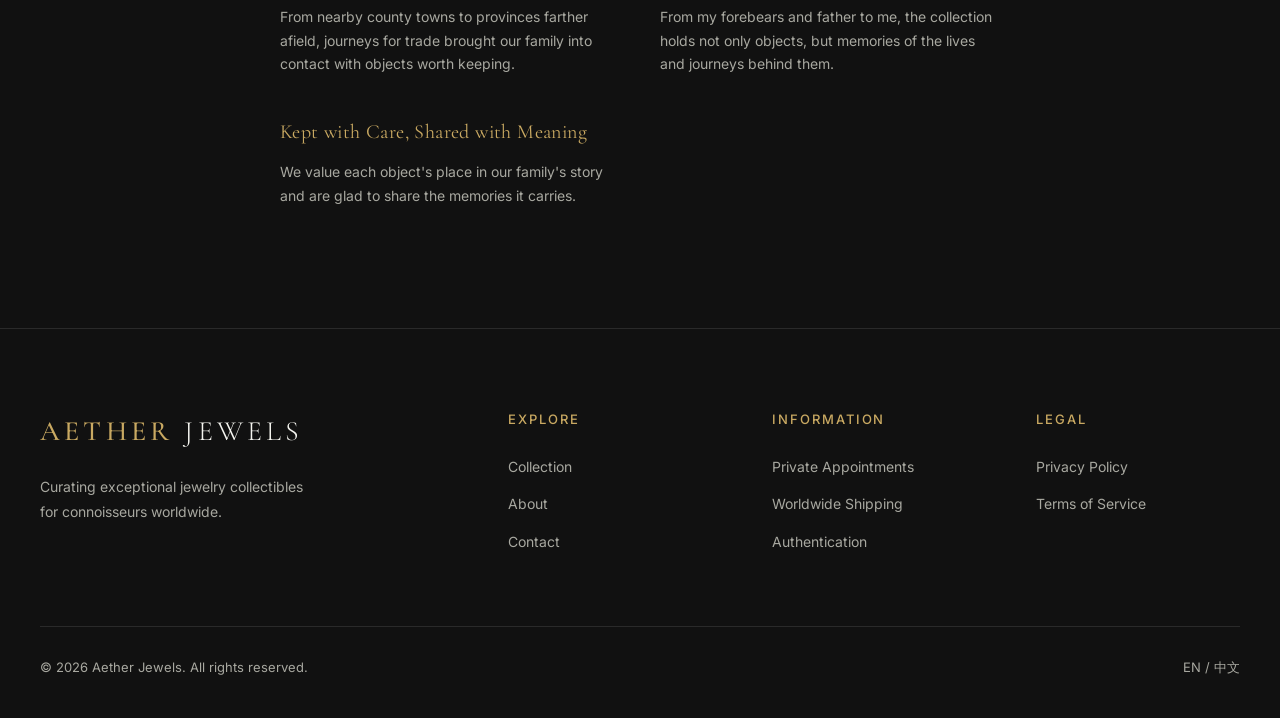
==== commit e32e8dc7: "vs code修改" ====
--- a/about.html
+++ b/about.html
@@ -99,22 +99,22 @@
         <div class="footer-col">
           <h4 data-i18n="footer_info">Information</h4>
           <ul>
-            <li><a href="contact.html">Private Appointments</a></li>
-            <li><a href="contact.html">Worldwide Shipping</a></li>
-            <li><a href="contact.html">Authentication</a></li>
+            <li><a href="contact.html" data-i18n="footer_appointments">Private Appointments</a></li>
+            <li><a href="contact.html" data-i18n="footer_shipping">Worldwide Shipping</a></li>
+            <li><a href="contact.html" data-i18n="footer_authentication">Authentication</a></li>
           </ul>
         </div>
         <div class="footer-col">
           <h4 data-i18n="footer_legal">Legal</h4>
           <ul>
-            <li><a href="#">Privacy Policy</a></li>
-            <li><a href="#">Terms of Service</a></li>
+            <li><a href="#" data-i18n="footer_privacy">Privacy Policy</a></li>
+            <li><a href="#" data-i18n="footer_terms">Terms of Service</a></li>
           </ul>
         </div>
       </div>
       <div class="footer-bottom">
-        <span data-i18n="footer_rights">© 2025 Aether Jewels. All rights reserved.</span>
-        <span>EN / 中文</span>
+        <span data-i18n="footer_rights">© 2026 Aether Jewels. All rights reserved.</span>
+        <span data-i18n="footer_languages">EN / 中文</span>
       </div>
     </div>
   </footer>
